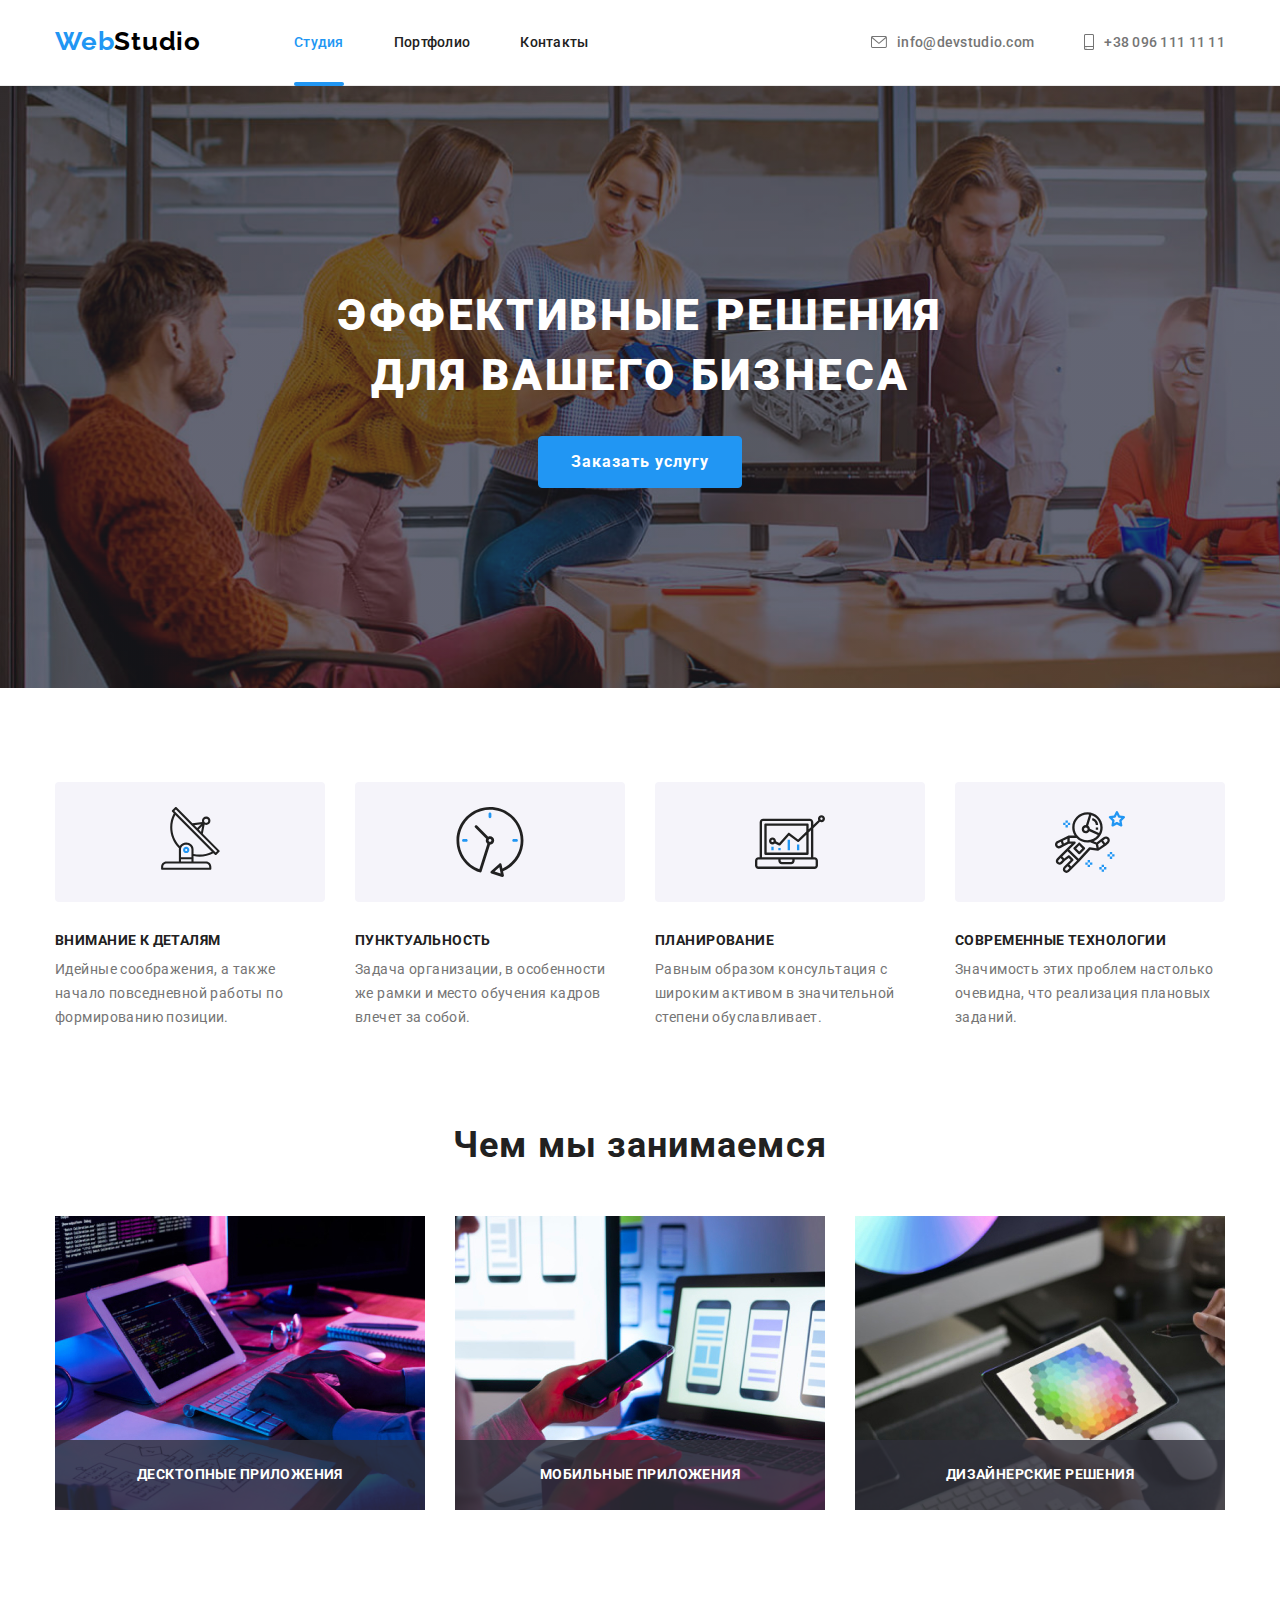
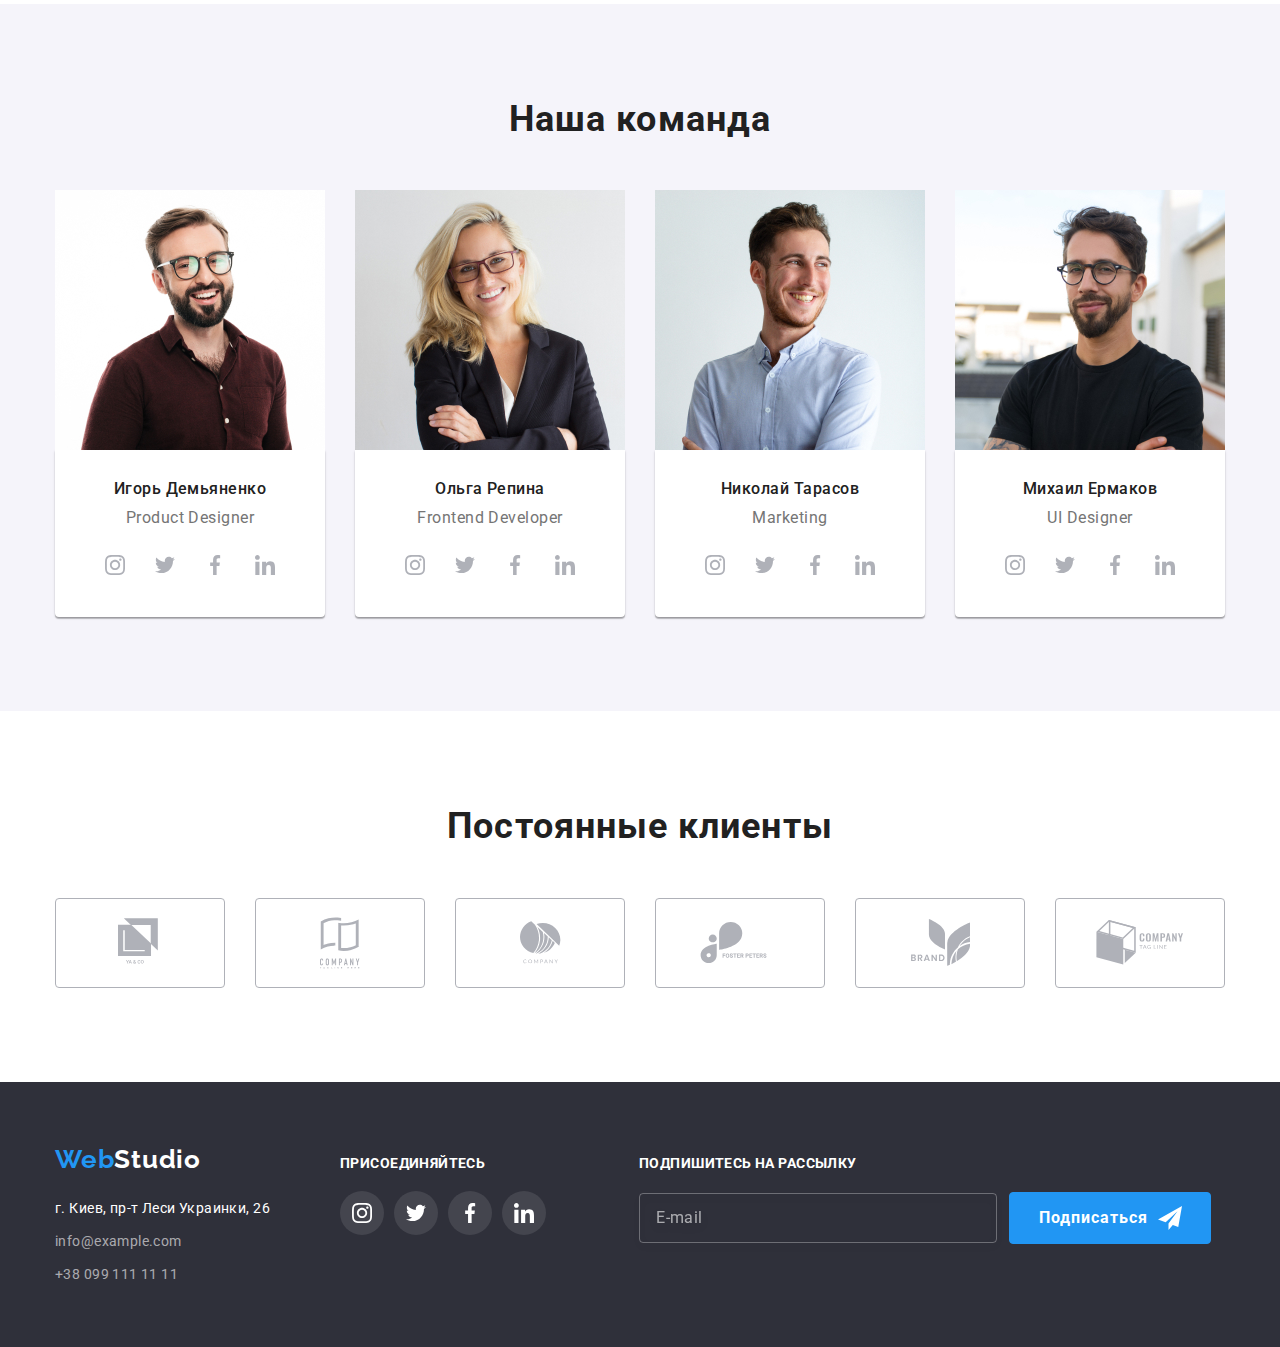
==== index.html @ 83e8ee27 "add elements form & footer form" ====
<!DOCTYPE html>
<html lang="ru">
<head>
    <meta charset="UTF-8">
    <meta http-equiv="X-UA-Compatible" content="IE=edge">
    <meta name="viewport" content="width=device-width, initial-scale=1.0">
    <title>Студия</title>
    <link rel="stylesheet" href="https://cdnjs.cloudflare.com/ajax/libs/modern-normalize/1.0.0/modern-normalize.min.css">
    <link rel="preconnect" href="https://fonts.gstatic.com">
    <link href="https://fonts.googleapis.com/css2?family=Raleway:wght@700&family=Roboto:wght@400;500;700;900&display=swap"
      rel="stylesheet">
    <link rel="stylesheet" href="https://cdnjs.cloudflare.com/ajax/libs/animate.css/4.1.1/animate.min.css" />
    <link rel="stylesheet" href="./css/styles.css">
</head>

<body>

    <!-- HEADER-->

    <header class="header">
        <div class="container">
            <nav class="navigation">
                <a class="logo link animate__zoomIn" href="./index.html">Web<span class="logo-durk-letters">Studio</span></a>
                <ul class="navigation-list list">
                    <li class="navigation-item">
                        <a class="current navigation-link link" href="./index.html">Студия</a>
                    </li>
                    <li class="navigation-item">
                        <a class=" navigation-link link" href="./portfolio.html">Портфолио</a>
                    </li>
                    <li class="navigation-item">
                        <a class="navigation-link link" href="">Контакты</a>
                    </li>
                </ul>
            </nav>
            <ul class="contact-list-header list">
                <li class="contact-list-header-item">
                    <a class="contact-link link" href="mailto=info@devstudio.com">
                        <svg class="contact-icon" width="16" height="12">
                            <use href="./images/sprite.svg#icon-envelope"></use>
                        </svg>info@devstudio.com
                    </a>
                </li>
                <li class="contact-list-header-item">
                    <a class="contact-link link" href="tel:+380961111111">
                        <svg class="contact-icon" width="10" height="16">
                        <use href="./images/sprite.svg#icon-smartphone"></use>
                        </svg>+38 096 111 11 11
                    </a> 
                </li>
            </ul>
        </div>
    </header>

    <main>

        <!-- HERO-->
        
        <section class="hero">
            <div class="container">
                <h1 class="hero-title">Эффективные решения для вашего бизнеса</h1>
                <button class="modal-btn" data-modal-open type="button">Заказать услугу</button>
            </div>
        </section>
        
        <!-- About US -->

        <section class="about">
            <div class="container">
                <h2 class="visually-hidden">О нас</h2>
                <ul class="about-list list">
                    <li class="about-list-item">
                        <div class="about-container-icon">
                            <svg class="about-icon" width="70" height="70">
                                <use href="./images/sprite.svg#icon-antenna"></use>
                            </svg>
                        </div>
                        <h3 class="about-list-title">Внимание к деталям</h3>
                        <p class="about-dscrptn">Идейные соображения, а также начало повседневной работы по формированию позиции.</p>
                    </li>
                    <li class="about-list-item">
                        <div class="about-container-icon">
                            <svg class="about-icon" width="70" height="70">
                                <use href="./images/sprite.svg#icon-clock"></use>
                            </svg>
                        </div>
                        <h3 class="about-list-title">Пунктуальность</h3>
                        <p class="about-dscrptn">Задача организации, в особенности же рамки и место обучения кадров влечет за собой.</p>
                    </li>
                    <li class="about-list-item">
                        <div class="about-container-icon">
                            <svg class="about-icon" width="70" height="70">
                                <use href="./images/sprite.svg#icon-diagram"></use>
                            </svg>
                        </div>
                        <h3 class="about-list-title">Планирование</h3>
                        <p class="about-dscrptn">Равным образом консультация с широким активом в значительной степени обуславливает.</p>
                    </li>
                    <li class="about-list-item">
                        <div class="about-container-icon">
                            <svg class="about-icon" width="70" height="70">
                                <use href="./images/sprite.svg#icon-astronaut"></use>
                            </svg>
                        </div>
                        <h3 class="about-list-title">Современные технологии</h3>
                        <p class="about-dscrptn">Значимость этих проблем настолько очевидна, что реализация плановых заданий.</p>
                    </li>
                </ul>
            </div>
        </section>

        <!--Our occupation-->

        <section class="occupation">
            <div class="container">
                <h2 class="occupation-title">Чем мы занимаемся</h2>
                <ul class="occupation-list list">
                    <li class="occupation-list-item">
                        <img src="./images/img-section-occupation/occupation1.jpg" alt="разработчик занимается версткой" width="370" height="294">
                        <p class="occupation-caption">Десктопные приложения</p>
                    </li>
                    <li class="occupation-list-item">
                        <img src="./images/img-section-occupation/occupation2.jpg" alt="разработчик работает над интерфейсом" width="370" height="294">
                        <p class="occupation-caption">Мобильные приложения</p>
                    </li>
                    <li class="occupation-list-item">
                        <img src="./images/img-section-occupation/occupation3.jpg" alt="разработчик подбирает цветовое решение" width="370" height="294">
                        <p class="occupation-caption">Дизайнерские решения</p>
                    </li>
                </ul>
            </div>
        </section>

        <!--Development team-->

        <section class="development-team">
            <div class="container">
                <h2 class="title-development-team">Наша команда</h2>
                <ul class="development-list list">
                    <li class="development-list-item">
                        <img src="./images/img-section-development-team/product-designer.jpg" alt="фотография дизайнера" width="270" height="260">
                        <div class="development-wrapper">
                            <h3 class="title-team">Игорь Демьяненко</h3>
                            <p class="development-dscrptn" lang="en">Product Designer</p>
                            <ul class="development-list-icon list">
                                <li class="development-item-icon">
                                    <a href="" class="development-list-link link">
                                        <svg class="development-icon" width="20" height="20">
                                            <use href="./images/sprite.svg#icon-instagram"></use>
                                        </svg>
                                    </a>
                                </li>
                                <li class="development-item-icon">
                                    <a href="" class="development-list-link link">
                                        <svg class="development-icon" width="20" height="20">
                                            <use href="./images/sprite.svg#icon-twitter"></use>
                                        </svg>
                                    </a>
                                </li>
                                <li class="development-item-icon">
                                    <a href="" class="development-list-link link">
                                        <svg class="development-icon" width="20" height="20">
                                            <use href="./images/sprite.svg#icon-facebook"></use>
                                        </svg>
                                    </a>
                                </li>
                                <li class="development-item-icon">
                                    <a href="" class="development-list-link link">
                                        <svg class="development-icon" width="20" height="20">
                                            <use href="./images/sprite.svg#icon-linkedin"></use>
                                        </svg>
                                    </a>
                                </li>
                            </ul>
                        </div>
                    </li>
                    <li  class="development-list-item">
                        <img src="./images/img-section-development-team/frontend-developer.jpg" alt="фотография фронтенд разработчика" width="270" height="260">
                        <div class="development-wrapper">
                            <h3 class="title-team">Ольга Репина</h3>
                            <p class="development-dscrptn" lang="en">Frontend Developer</p>
                            <ul class="development-list-icon list">
                                <li class="development-item-icon">
                                    <a href="" class="development-list-link link">
                                        <svg class="development-icon" width="20" height="20">
                                            <use href="./images/sprite.svg#icon-instagram"></use>
                                        </svg>
                                    </a>
                                </li>
                                <li class="development-item-icon">
                                    <a href="" class="development-list-link link">
                                        <svg class="development-icon" width="20" height="20">
                                            <use href="./images/sprite.svg#icon-twitter"></use>
                                        </svg>
                                    </a>
                                </li>
                                <li class="development-item-icon">
                                    <a href="" class="development-list-link link">
                                        <svg class="development-icon" width="20" height="20">
                                            <use href="./images/sprite.svg#icon-facebook"></use>
                                        </svg>
                                    </a>
                                </li>
                                <li class="development-item-icon">
                                    <a href="" class="development-list-link link">
                                        <svg class="development-icon" width="20" height="20">
                                            <use href="./images/sprite.svg#icon-linkedin"></use>
                                        </svg>
                                    </a>
                                </li>
                            </ul>
                        </div>
                    </li>
                    <li  class="development-list-item">
                        <img src="./images/img-section-development-team/marketing.jpg" alt="фотография маркетолога" width="270" height="260">
                        <div class="development-wrapper">
                            <h3 class="title-team">Николай Тарасов</h3>
                            <p class="development-dscrptn" lang="en">Marketing</p>
                            <ul class="development-list-icon list">
                                <li class="development-item-icon">
                                    <a href="" class="development-list-link link">
                                        <svg class="development-icon" width="20" height="20">
                                            <use href="./images/sprite.svg#icon-instagram"></use>
                                        </svg>
                                    </a>
                                </li>
                                <li class="development-item-icon">
                                    <a href="" class="development-list-link link">
                                        <svg class="development-icon" width="20" height="20">
                                            <use href="./images/sprite.svg#icon-twitter"></use>
                                        </svg>
                                    </a>
                                </li>
                                <li class="development-item-icon">
                                    <a href="" class="development-list-link link">
                                        <svg class="development-icon" width="20" height="20">
                                            <use href="./images/sprite.svg#icon-facebook"></use>
                                        </svg>
                                    </a>
                                </li>
                                <li class="development-item-icon">
                                    <a href="" class="development-list-link link">
                                        <svg class="development-icon" width="20" height="20">
                                            <use href="./images/sprite.svg#icon-linkedin"></use>
                                        </svg>
                                    </a>
                                </li>
                            </ul>
                        </div>
                    </li>
                    <li  class="development-list-item">
                        <img src="./images/img-section-development-team/ui-designer.jpg" alt="фотография дизайнера пользовательского интерфейса" width="270" height="260">    
                        <div class="development-wrapper">
                            <h3 class="title-team">Михаил Ермаков</h3>
                            <p class="development-dscrptn" lang="en">UI Designer</p>
                            <ul class="development-list-icon list">
                                <li class="development-item-icon">
                                    <a href="" class="development-list-link link">
                                        <svg class="development-icon" width="20" height="20">
                                            <use href="./images/sprite.svg#icon-instagram"></use>
                                        </svg>
                                    </a>
                                </li>
                                <li class="development-item-icon">
                                    <a href="" class="development-list-link link">
                                        <svg class="development-icon" width="20" height="20">
                                            <use href="./images/sprite.svg#icon-twitter"></use>
                                        </svg>
                                    </a>
                                </li>
                                <li class="development-item-icon">
                                    <a href="" class="development-list-link link">
                                        <svg class="development-icon" width="20" height="20">
                                            <use href="./images/sprite.svg#icon-facebook"></use>
                                        </svg>
                                    </a>
                                </li>
                                <li class="development-item-icon">
                                    <a href="" class="development-list-link link">
                                        <svg class="development-icon" width="20" height="20">
                                            <use href="./images/sprite.svg#icon-linkedin"></use>
                                        </svg>
                                    </a>
                                </li>
                            </ul>
                        </div>
                    </li>
                </ul>
            </div>
        </section>

        <!--Regular customers--> 
        <section class="regular-customers">
            <div class="container">
              <h2 class="title-regular-customers">Постоянные клиенты</h2>
                <ul class="customers-list list">
                    <li class="customers-list-item">
                        <a href="" class="customers-list-link link">
                            <svg class="customers-icon" width="44" height="49">
                                <use href="./images/sprite.svg#icon-logo-square"></use>
                            </svg>
                        </a>
                    </li>
                    <li class="customers-list-item">
                        <a href="" class="customers-list-link link">
                            <svg class="customers-icon" width="40" height="52">
                                <use href="./images/sprite.svg#icon-logo-window"></use>
                            </svg>
                        </a>
                    </li>
                    <li class="customers-list-item">
                        <a href="" class="customers-list-link link">
                            <svg class="customers-icon" width="41" height="43">
                                <use href="./images/sprite.svg#icon-logo-orange"></use>
                            </svg>
                        </a>
                    </li>
                    <li class="customers-list-item">
                        <a href="" class="customers-list-link link">
                            <svg class="customers-icon" width="80" height="42">
                                <use href="./images/sprite.svg#icon-logo-location"></use>
                            </svg>
                        </a>
                    </li>
                    <li class="customers-list-item">
                        <a href="" class="customers-list-link link">
                            <svg class="customers-icon" width="59" height="47">
                                <use href="./images/sprite.svg#icon-logo-leaves"></use>
                            </svg>
                        </a>
                    </li>
                    <li class="customers-list-item">
                        <a href="" class="customers-list-link link">
                            <svg class="customers-icon" width="88" height="45">
                                <use href="./images/sprite.svg#icon-logo-cube"></use>
                            </svg>
                        </a>
                    </li>
                </ul>

            </div>

        </section>
    </main>

    <!-- FOOTER-->
    
    <footer class="footer">
        <div class="main-footer-container container">
            <div class="container-footer-address">
                <a class="logo-footer link" href="./index.html">Web<span class="logo-light-letters">Studio</span></a>
                <address class="address">
                    <ul class="contact-list list">
                        <li class="contact-list-item">
                            <a class="contact-list-link contact-list-link-address link" href="https://goo.gl/maps/tsdU5EEPxmvVZAaJ6"
                                target="_blank" rel="noopener noreferrer">г. Киев,
                                пр-т Леси Украинки, 26
                            </a>
                        </li>
                        <li class="contact-list-item">
                            <a class="contact-list-link link" href="mailto:info@example.com" lang="en">info@example.com</a>
                        </li>
                        <li class="contact-list-item">
                            <a class="contact-list-link link" href="tel:+380991111111">+38 099 111 11 11</a>
                        </li>
                    </ul>
                </address>
            </div>
            <div class="container-footer-icons">
                <p class="join">Присоединяйтесь</p>
                <ul class="footer-list-icon list">
                    <li class="footer-item-icon">
                        <a href="" class="footer-list-link link">
                            <svg class="footer-icon" width="20" height="20">
                                <use href="./images/sprite.svg#icon-instagram"></use>
                            </svg>
                        </a>
                    </li>
                    <li class="footer-item-icon">
                        <a href="" class="footer-list-link link">
                            <svg class="footer-icon" width="20" height="20">
                                <use href="./images/sprite.svg#icon-twitter"></use>
                            </svg>
                        </a>
                    </li>
                    <li class="footer-item-icon">
                        <a href="" class="footer-list-link link">
                            <svg class="footer-icon" width="20" height="20">
                                <use href="./images/sprite.svg#icon-facebook"></use>
                            </svg>
                        </a>
                    </li>
                    <li class="footer-item-icon">
                        <a href="" class="footer-list-link link">
                            <svg class="footer-icon" width="20" height="20">
                                <use href="./images/sprite.svg#icon-linkedin"></use>
                            </svg>
                        </a>
                    </li>
                </ul>
            </div>
            <div>
                <form action="#" class="footer-form" autocomplete="off">
                    <p class="footer-subscriber">Подпишитесь на рассылку</p>
                    <div class="subscriber-container">
                        <input type="mail" name="user-mail" placeholder="E-mail" class="footer-form-input" minlength="5">
                        <button class="footer-btn" data-modal-open type="button">Подписаться
                            <svg class="footer-form-icon" width="24" height="24">
                                <use href="./images/sprite.svg#icon-send"></use>
                            </svg>
                        </button>
                    </div>
                    
                </form>
            </div>
            
        </div>
    </footer>

    <!-- END FOOTER -->

    <!-- MODAL WINDOW -->

    <div class="backdrop is-hidden" data-modal>
        <div class="modal">
            <button type="button" class="modal-close-btn" data-modal-close>
                <svg class="modal-btn-icon" width="11" height="11">
                    <use href="./images/sprite.svg#icon-close-modal"></use>
                </svg>
            </button>
            <form action="#" class="modal-form" autocomplete="off">
                <p class="description-callu">Оставьте свои данные, мы вам перезвоним</p>
                <label class="modal-form-field">
                    Имя
                    <span class="modal-form-input-wrapper">
                        <input type="text" name="user-name" class="modal-form-input" required minlength="2">
                        <svg class="modal-form-icon" width="18" height="18">
                            <use href="./images/sprite.svg#icon-person"></use>
                        </svg>
                    </span>
                </label>
                <label class="modal-form-field">
                    Телефон
                    <span class="modal-form-input-wrapper">
                        <input type="tel" name="user-phone" class="modal-form-input"
                            pattern="[0-9]{3}-[0-9]{3}-[0-9]{2}-[0-9]{2}" title="096-111-11-11">
                        <svg class="modal-form-icon" width="18" height="18">
                            <use href="./images/sprite.svg#icon-phone"></use>
                        </svg>
                    </span>
                </label>
                <label class="modal-form-field">
                    Почта
                    <span class="modal-form-input-wrapper">
                        <input type="mail" name="user-mail" class="modal-form-input" required
                            minlength="5">
                        <svg class="modal-form-icon" width="18" height="18">
                            <use href="./images/sprite.svg#icon-email"></use>
                        </svg>
                    </span>
                </label>
                <label class="modal-form-field last-modal-form-field">
                    Комментарий
                    <textarea name="user-message" class="modal-form-message" placeholder="Введите текст"></textarea>
                </label>
                <input type="checkbox" id="user-term" name="user-term" class="modal-form-term visually-hidden">
                <label for="user-term" class="modal-form-check-desc">Соглашаюсь с рассылкой и принимаю&nbsp;<a class="modal-link" href="">Условия
                        договора</a></label>
                <button type="submit" class="modal-form-btn">Отправить</button>
            </form>
        </div>
    </div>

    <script src="./js/modal.js"></script>

</body>

</html>
---- css/styles.css ----
:root {
  --main-font: 'Roboto', sans-serif;
  --secondary-font: 'Raleway', sans-serif;
  --accent-color: #2196f3;
  --main-color: #757575;
  --second-color: #212121;
  --main-lite-color: #ffffff;
  --main-dark-color: #000000;
  --transparant-color: rgba(255, 255, 255, 0.6);
  --bckg-button-color: #188ce8;
  --bckg-btn-color: #f5f4fa;
  --background-section-footer: #2f303a;
  --border-color: #eeeeee;
  --border-header: #ececec;
  --icon-main-color: #afb1b8;
  --background-hero-color: #c4c4c4;
  --timing-function: cubic-bezier(0.4, 0, 0.2, 1);
}

body {
  font-family: var(--main-font), var(--secondary-font);
  color: var(--main-color);
}

h1,
h2,
h3,
h4,
p {
  margin: 0;
}

ul,
ol {
  margin: 0;
  padding: 0;
}

img {
  display: block;
  max-width: 100%;
  height: auto;
}

.link {
  text-decoration: none;
}

.list {
  list-style: none;
}

.address {
  font-style: normal;
}

.container {
  width: 1200px;
  margin: 0 auto;
  padding-left: 15px;
  padding-right: 15px;
}

/* ============= COMPONENTS ============= */

.visually-hidden {
  position: absolute !important;
  clip: rect(1px 1px 1px 1px); /* IE6, IE7 */
  clip: rect(1px, 1px, 1px, 1px);
  padding: 0 !important;
  border: 0 !important;
  height: 1px !important;
  width: 1px !important;
  overflow: hidden;
}

/* ============= END COMPONENTS ============= */

/* ============= HEADER ============= */

.header {
  border-bottom: 1px solid var(--border-header);
}

.header > .container {
  display: flex;
  align-items: center;
  justify-content: space-between;
}

.navigation,
.navigation-list,
.contact-list-header {
  display: flex;
  align-items: center;
}

.navigation-item:not(:last-child),
.contact-list-header-item:not(:last-child) {
  margin-right: 50px;
}

.logo {
  font-family: var(--secondary-font);
  font-weight: 700;
  font-size: 26px;
  line-height: 1.38;
  letter-spacing: 0.03em;
  color: var(--accent-color);
  display: inline-block;
  margin-right: 93px;
  padding-top: 24px;
  padding-bottom: 25px;
  animation-duration: 1000ms;
}

.logo-durk-letters {
  color: var(--main-dark-color);
}

.navigation-link {
  font-weight: 500;
  font-size: 14px;
  line-height: 1.17;
  letter-spacing: 0.02em;
  color: var(--second-color);
  display: block;
  padding-top: 32px;
  padding-bottom: 32px;
  transition: color 250ms var(--timing-function);
}

.contact-link {
  font-weight: 500;
  font-size: 14px;
  line-height: 1.17;
  letter-spacing: 0.02em;
  color: var(--main-color);
  display: flex;
  align-items: center;
  padding-top: 32px;
  padding-bottom: 32px;
  transition: color 250ms var(--timing-function);
}

.current,
.navigation-link:hover,
.navigation-link:focus,
.contact-link:hover,
.contact-link:focus {
  color: var(--accent-color);
}

.contact-icon {
  fill: currentColor;
  margin-right: 10px;
}

.navigation-item {
  position: relative;
}

.current::after {
  content: '';
  position: absolute;
  bottom: -3px;
  left: 0;
  width: 100%;
  height: 4px;
  background-color: var(--accent-color);
  border-radius: 2px;
}

/* ============= END HEADER ============= */

/* ============= HERO  ============= */
.modal-btn {
  font-family: inherit;
  min-width: 200px;
  font-weight: 700;
  font-size: 16px;
  line-height: 1.88;
  text-align: center;
  letter-spacing: 0.06em;
  cursor: pointer;
  color: var(--main-lite-color);
  background-color: var(--accent-color);
  border: 1px solid var(--accent-color);
  border-radius: 4px;
  padding: 10px 32px;
  transition: background-color 250ms var(--timing-function),
    box-shadow 250ms var(--timing-function);
}

.modal-btn:hover,
.modal-btn:focus,
.modal-btn:active {
  background-color: var(bckg-button-color);
  box-shadow: 0px 4px 4px rgba(0, 0, 0, 0.15);
}

.hero {
  padding-top: 200px;
  padding-bottom: 200px;
  text-align: center;
  background-color: var(--background-hero-color);
  background-image: linear-gradient(
      rgba(47, 48, 58, 0.4),
      rgba(47, 48, 58, 0.4)
    ),
    url('../images/hero/bg.jpg');
  background-repeat: no-repeat;
  background-size: cover;
}

.hero-title {
  font-weight: 900;
  font-size: 44px;
  line-height: 1.36;
  text-align: center;
  letter-spacing: 0.06em;
  text-transform: uppercase;
  color: var(--main-lite-color);
  width: 696px;
  margin: 0 auto 30px;
}
/* ============= END HERO  ============= */

/* ============= About US  ============= */

.about {
  padding-top: 94px;
  padding-bottom: 94px;
}

.about-dscrptn {
  font-size: 14px;
  line-height: 1.71;
  letter-spacing: 0.03em;
}

.about-list-title {
  text-transform: uppercase;
  font-weight: 700;
  font-size: 14px;
  line-height: 1.17;
  letter-spacing: 0.03em;
  color: var(--second-color);
  margin-bottom: 10px;
}

.about-list {
  display: flex;
  flex-wrap: wrap;
  margin-left: -30px;
  margin-top: -30px;
}

.about-list-item {
  flex-basis: calc(100% / 4 - 30px);
  margin-left: 30px;
  margin-top: 30px;
}

.about-container-icon {
  display: flex;
  align-items: center;
  justify-content: center;
  width: 270px;
  height: 120px;
  background: var(--bckg-btn-color);
  border-radius: 4px;
  margin-bottom: 30px;
}

/* ============= END About US  ============= */

/* ============= Our occupation  ============= */
.occupation {
  padding-bottom: 94px;
}

.occupation-title {
  font-weight: 700;
  font-size: 36px;
  line-height: 1.17;
  text-align: center;
  letter-spacing: 0.03em;
  color: var(--second-color);
  margin-bottom: 50px;
}

.occupation-list {
  display: flex;
  flex-wrap: wrap;
  margin-left: -30px;
  margin-top: -30px;
}

.occupation-list-item {
  position: relative;
  flex-basis: calc(100% / 3 - 30px);
  margin-left: 30px;
  margin-top: 30px;
}

.occupation-caption {
  position: absolute;
  bottom: 0;
  right: 0;
  /*padding-top: 27px;
  padding-bottom: 27px;*/
  display: flex;
  align-items: center;
  justify-content: center;
  height: 70px;
  width: 100%;
  font-weight: 700;
  font-size: 14px;
  line-height: 1.14;
  text-align: center;
  letter-spacing: 0.03em;
  text-transform: uppercase;
  color: var(--main-lite-color);
  background: rgba(47, 48, 58, 0.8);
}

/* ============= END Our occupation  ============= */

/* ============= Development team ============= */
.development-team {
  background-color: var(--bckg-btn-color);
  padding-top: 94px;
  padding-bottom: 94px;
}

.title-development-team {
  font-weight: 700;
  font-size: 36px;
  line-height: 1.17;
  text-align: center;
  letter-spacing: 0.03em;
  color: var(--second-color);
  margin-bottom: 50px;
}

.title-team {
  font-weight: 500;
  font-size: 16px;
  line-height: 1.17;
  letter-spacing: 0.03em;
  color: var(--second-color);
}

.development-dscrptn {
  font-size: 16px;
  line-height: 1.17;
  letter-spacing: 0.03em;
  margin-top: 10px;
}

.development-list {
  display: flex;
  flex-wrap: wrap;
  margin-left: -30px;
  margin-top: -30px;
  text-align: center;
}

.development-list-item {
  flex-basis: calc(100% / 4 - 30px);
  margin-left: 30px;
  margin-top: 30px;
}

.development-wrapper {
  padding: 30px 32px;
  background: var(--main-lite-color);
  box-shadow: 0px 1px 3px rgba(0, 0, 0, 0.12), 0px 1px 1px rgba(0, 0, 0, 0.14),
    0px 2px 1px rgba(0, 0, 0, 0.2);
  border-radius: 0px 0px 4px 4px;
}

.development-list-link {
  display: flex;
  justify-content: center;
  align-items: center;
  width: 44px;
  height: 44px;
  border-radius: 50%;
  color: var(--icon-main-color);
  background-color: var(--main-lite-color);
  transition: background-color 250ms var(--timing-function),
    color 250ms var(--timing-function);
}

.development-list-icon {
  display: flex;
  justify-content: space-evenly;
  align-items: center;
  margin-top: 16px;
}

.development-icon {
  fill: currentColor;
}

.development-list-link:hover,
.development-list-link:focus {
  color: var(--main-lite-color);
  background-color: var(--accent-color);
}

/* ============= END Development team  ============= */

/* ============= Regular customers ============= */

.title-regular-customers {
  font-weight: 700;
  font-size: 36px;
  line-height: 1.17;
  text-align: center;
  letter-spacing: 0.03em;
  color: var(--second-color);
  margin-bottom: 50px;
}

.regular-customers {
  padding-top: 94px;
  padding-bottom: 94px;
}

.customers-list {
  display: flex;
  justify-content: space-between;
}

.customers-list-link {
  display: flex;
  align-items: center;
  justify-content: center;
  color: var(--icon-main-color);
  width: 170px;
  height: 90px;
  border: 1px solid var(--icon-main-color);
  border-radius: 4px;
  transition: color 250ms var(--timing-function),
    border-color 250ms var(--timing-function);
}

.customers-icon {
  display: flex;
  justify-content: center;
  align-items: center;
  fill: currentColor;
}

.customers-list-link:hover,
.customers-list-link:focus {
  color: var(--accent-color);
  border-color: var(--accent-color);
}

/* ============= END Regular customers ============= */

/* ============= PORTFOLIO  ============= */
/* ============= single section ============= */

.portfolio-btn {
  font-family: inherit;
  border: 1px solid var(--bckg-btn-color);
  font-weight: 500;
  font-size: 16px;
  line-height: 1.62;
  letter-spacing: 0.03em;
  padding: 6px 22px;
  cursor: pointer;
  color: var(--second-color);
  background: var(--bckg-btn-color);
  border-radius: 4px;
  transition: background-color 250ms var(--timing-function),
    color 250ms var(--timing-function), box-shadow 250ms var(--timing-function),
    border 250ms var(--timing-function);
}

.portfolio-btn:hover,
.portfolio-btn:focus {
  background-color: var(--accent-color);
  color: var(--main-lite-color);
  box-shadow: 0px 3px 1px rgba(0, 0, 0, 0.1), 0px 1px 2px rgba(0, 0, 0, 0.08),
    0px 2px 2px rgba(0, 0, 0, 0.12);
  border: 1px solid var(--accent-color);
  outline: none;
}

.portfolio-btn-list {
  display: flex;
  flex-wrap: wrap;
  justify-content: center;
  margin-bottom: 50px;
}

.portfolio-btn-list-item:not(:last-child) {
  margin-right: 8px;
}

.title-link {
  font-weight: 700;
  font-size: 18px;
  line-height: 2;
  letter-spacing: 0.06em;
  color: var(--second-color);
}

.description {
  font-size: 16px;
  line-height: 1.88;
  letter-spacing: 0.03em;
  color: var(--main-color);
}

.portfolio-cards-list {
  display: flex;
  flex-wrap: wrap;
  margin-left: -30px;
  margin-top: -30px;
}

.portfolio-cards-list-item {
  flex-basis: calc(100% / 3 - 30px);
  margin-left: 30px;
  margin-top: 30px;
}

.portfolio-cards-list-wrapper {
  padding: 20px 24px;
  border: 1px solid var(--border-color);
  box-sizing: border-box;
}

.description {
  margin-top: 4px;
}

.portfolio {
  padding-top: 94px;
  padding-bottom: 94px;
}

.portfolio-list-link {
  display: block;
  transition: box-shadow 250ms var(--timing-function);
}

.portfolio-list-link:hover,
.portfolio-list-link:focus {
  box-shadow: 0px 1px 1px rgba(0, 0, 0, 0.12), 0px 4px 4px rgba(0, 0, 0, 0.06),
    1px 4px 6px rgba(0, 0, 0, 0.16);
}

.currently {
  background-color: var(--accent-color);
  color: var(--main-lite-color);
}

.portfolio-overlay-wrapper {
  position: relative;
  overflow: hidden;
}

.overlay {
  position: absolute;
  top: 0;
  left: 0;
  padding: 63px 24px;
  height: 100%;
  font-size: 18px;
  line-height: 1.56;
  letter-spacing: 0.03em;
  color: var(--main-lite-color);
  background-color: transparent;
  transform: translateY(100%);
  transition: transform 250ms var(--timing-function),
    background-color 250ms var(--timing-function);
}

.portfolio-list-link:hover .overlay,
.portfolio-list-link:focus .overlay {
  transform: translateY(0%);
  background-color: rgba(33, 150, 243, 0.9);
}

/* ============= END PORTFOLIO  ============= */

/* ============= FOOTER CONTACT INFORMATION ============= */

footer {
  background: var(--background-section-footer);
  padding-top: 60px;
  padding-bottom: 60px;
}

.logo-footer {
  font-family: var(--secondary-font);
  font-weight: 700;
  font-size: 26px;
  line-height: 1.38;
  letter-spacing: 0.03em;
  color: var(--accent-color);
  display: inline-block;
  margin-bottom: 20px;
}

.contact-list-link {
  display: block;
  font-size: 14px;
  line-height: 1.71;
  letter-spacing: 0.03em;
  color: var(--transparant-color);
  transition: color 250ms var(--timing-function);
}

.contact-list-link:hover,
.contact-list-link:focus {
  color: var(--accent-color);
}

.contact-list-item:not(:first-child) {
  margin-top: 9px;
}

.main-footer-container {
  display: flex;
  align-items: baseline;
}

.container-footer-address {
  display: block;
  margin-right: 70px;
}

.contact-list-link-address,
.logo-light-letters {
  color: var(--main-lite-color);
}

.join {
  font-weight: 700;
  font-size: 14px;
  line-height: 16px;
  letter-spacing: 0.03em;
  text-transform: uppercase;
  color: var(--main-lite-color);
}

.container-footer-icons {
  box-sizing: border-box;
  display: block;
  min-width: 206px;
  margin-right: 93px;
}

.footer-list-icon {
  display: flex;
  justify-content: space-between;
  align-items: center;
  margin-top: 20px;
}

.footer-item-icon:not(:last-child) {
  margin-right: 10px;
}

.footer-list-link {
  display: flex;
  justify-content: center;
  align-items: center;
  width: 44px;
  height: 44px;
  border-radius: 50%;
  color: var(--main-lite-color);
  background-color: rgba(255, 255, 255, 0.1);
  transition: background-color 250ms var(--timing-function);
}

.footer-icon {
  fill: currentColor;
}

.footer-list-link:hover,
.footer-list-link:focus {
  background-color: var(--accent-color);
}

.footer-subscriber {
  font-weight: 700;
  font-size: 14px;
  line-height: 1.14;
  letter-spacing: 0.03em;
  text-transform: uppercase;
  color: var(--main-lite-color);
  margin-bottom: 20px;
}

.subscriber-container {
  display: flex;
  justify-content: center;
  align-items: center;
}

.footer-form-input {
  margin-right: 12px;
  width: 358px;
  height: 50px;
  border: 1px solid rgba(255, 255, 255, 0.3);
  filter: drop-shadow(0px 4px 4px rgba(0, 0, 0, 0.15));
  border-radius: 4px;
  padding: 15px 16px;
  background-color: transparent;
}

.footer-form-input::placeholder {
  font-size: 16px;
  line-height: 1.25;
  letter-spacing: 0.03em;
  color: rgba(255, 255, 255, 0.6);
}

.footer-form-input:focus {
  color: var(--main-lite-color);
}

.footer-form-icon {
  margin-left: 10px;
}

.footer-btn {
  font-family: inherit;
  min-width: 200px;
  font-weight: 700;
  font-size: 16px;
  line-height: 1.88;
  text-align: center;
  letter-spacing: 0.06em;
  display: flex;
  align-items: center;
  cursor: pointer;
  color: var(--main-lite-color);
  background-color: var(--accent-color);
  border: 1px solid var(--accent-color);
  border-radius: 4px;
  padding-top: 10px;
  padding-bottom: 10px;
  padding-left: 29px;
  padding-right: 28px;
  transition: background-color 250ms var(--timing-function),
    box-shadow 250ms var(--timing-function);
}

.footer-btn:hover,
.footer-btn:focus,
.footer-btn:active {
  background-color: var(bckg-button-color);
  box-shadow: 0px 4px 4px rgba(0, 0, 0, 0.15);
}

/* ============= END FOOTER CONTACT INFORMATION ============= */

/* ============= MODAL WINDOW ============= */

.backdrop {
  position: fixed;
  top: 0;
  left: 0;
  width: 100vw;
  height: 100vh;
  background-color: rgba(0, 0, 0, 0.2);
  transition: opacity 250ms var(--timing-function),
    visibility 250ms var(--timing-function);
}

.modal {
  position: absolute;
  top: 50%;
  left: 50%;
  transform: translate(-50%, -50%);
  width: 528px;
  height: 580px;
  background-color: var(--main-lite-color);
  box-shadow: 0px 1px 3px rgba(0, 0, 0, 0.12), 0px 1px 1px rgba(0, 0, 0, 0.14),
    0px 2px 1px rgba(0, 0, 0, 0.2);
  border-radius: 4px;
}

.modal-close-btn {
  position: absolute;
  top: 8px;
  right: 8px;
  width: 30px;
  height: 30px;
  background: var(--main-lite-color);
  border: 1px solid rgba(0, 0, 0, 0.1);
  border-radius: 50%;
  cursor: pointer;
}

.modal-btn-icon {
  transition: fill 250ms var(--timing-function);
}

.modal-close-btn:hover .modal-btn-icon,
.modal-close-btn:focus .modal-btn-icon {
  fill: var(--accent-color);
}

.is-hidden {
  opacity: 0;
  visibility: hidden;
  pointer-events: none;
}

.modal-form {
  display: flex;
  flex-direction: column;
  padding: 40px 41px;
}

.description-callu {
  font-weight: 700;
  font-size: 20px;
  line-height: 1.15;
  letter-spacing: 0.03em;
  color: var(--second-color);
  text-align: center;
  margin-bottom: 12px;
}

.modal-form-field {
  font-size: 12px;
  line-height: 1.17;
  letter-spacing: 0.01em;
  cursor: pointer;
  margin-bottom: 10px;
}

.last-modal-form-field {
  margin-bottom: 20px;
}

.modal-form-input-wrapper {
  position: relative;
}

.modal-form-input {
  width: 100%;
  height: 40px;
  border: 1px solid rgba(33, 33, 33, 0.2);
  border-radius: 4px;
  padding-left: 42px;
  transition: border-color 250ms var(--timing-function);
}

.modal-form-input:focus {
  outline: none;
  border-color: var(--accent-color);
}

.modal-form-input-wrapper {
  display: block;
  margin-top: 4px;
}

.modal-form-icon {
  position: absolute;
  top: 50%;
  left: 12px;
  transform: translateY(-50%);
  display: block;
  fill: var(--second-color);
  transition: background-color 250ms var(--timing-function);
}

.modal-form-input:focus + .modal-form-icon {
  color: var(--accent-color);
  fill: var(--accent-color);
}

.modal-form-message {
  width: 100%;
  height: 120px;
  border: 1px solid rgba(33, 33, 33, 0.2);
  border-radius: 4px;
  padding: 12px 16px;
  resize: none;
  margin-top: 4px;
  transition: border-color 250ms var(--timing-function);
}

.modal-form-message::placeholder {
  font-size: 12px;
  line-height: 1.17;
  letter-spacing: 0.01em;
  color: rgba(117, 117, 117, 0.5);
}

.modal-form-message:focus {
  outline: none;
  border-color: var(--accent-color);
}

.modal-form-check-desc {
  display: flex;
  font-size: 14px;
  line-height: 1.71;
  letter-spacing: 0.03em;
  align-items: center;
  margin: 0 auto;
  margin-bottom: 30px;
}

.modal-link {
  color: var(--accent-color);
}

.modal-form-check-desc::before {
  display: block;
  content: '';
  background-image: url(../images/frame.svg);
  width: 16px;
  height: 15px;
  cursor: pointer;
  margin-right: 7px;
  background-position: center;
}

.modal-form-term:checked + .modal-form-check-desc::before {
  background-color: var(--accent-color);
  background-image: url('../images/check.svg');
}

.modal-form-term:focus-visible + .modal-form-check-desc::before {
  box-shadow: 0 0 0 2px var(--accent-color);
}

.modal-form-btn {
  min-width: 200px;
  padding: 10px 55px;
  align-self: center;

  font-weight: 600;
  font-size: 16px;
  line-height: 1.87;
  letter-spacing: 0.06em;
  color: var(--main-lite-color);
  background-color: var(--accent-color);
  box-shadow: 0px 4px 4px rgba(0, 0, 0, 0.15);
  border: 1px solid var(--accent-color);
  border-radius: 4px;
  cursor: pointer;

  transition: background-color 250ms var(--timing-function);
}

.modal-form-btn:hover,
.modal-form-btn:focus {
  background-color: var(--bckg-button-color);
}

/* ============= END MODAL WINDOW ============= */
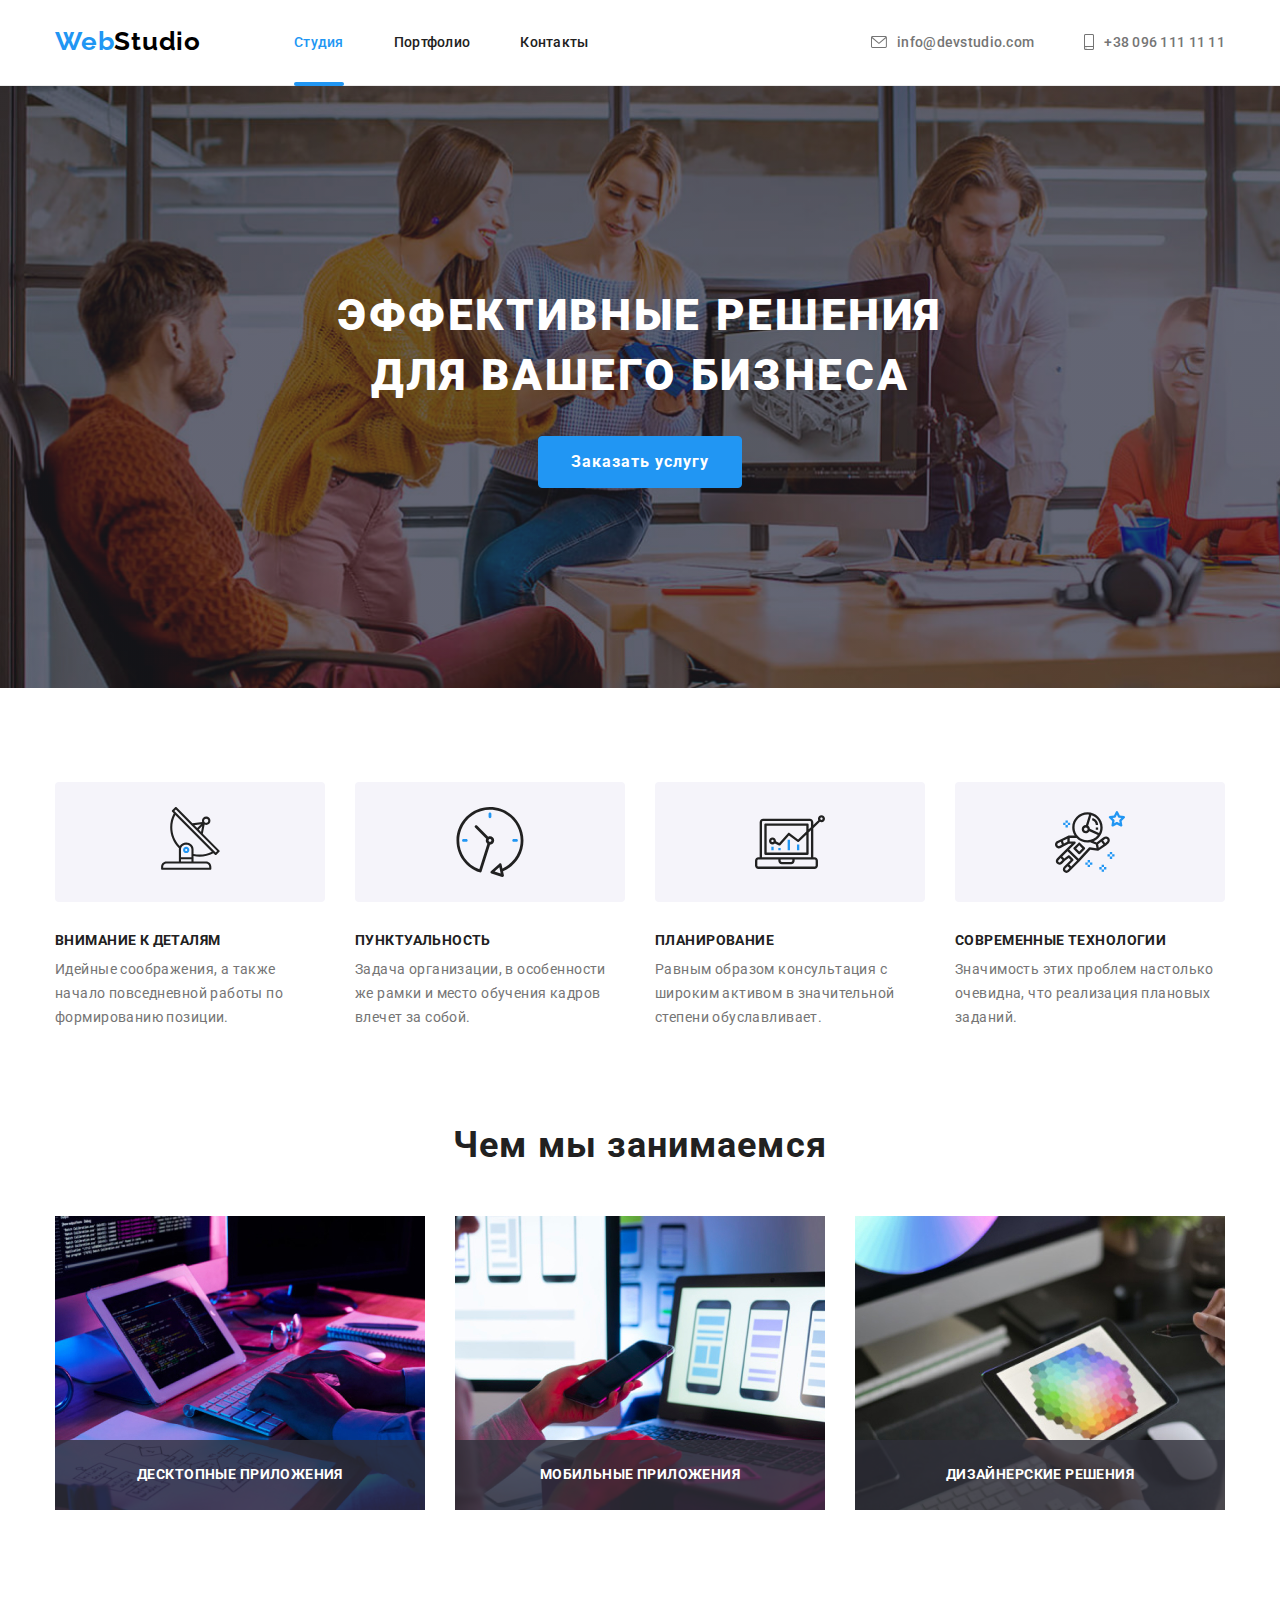
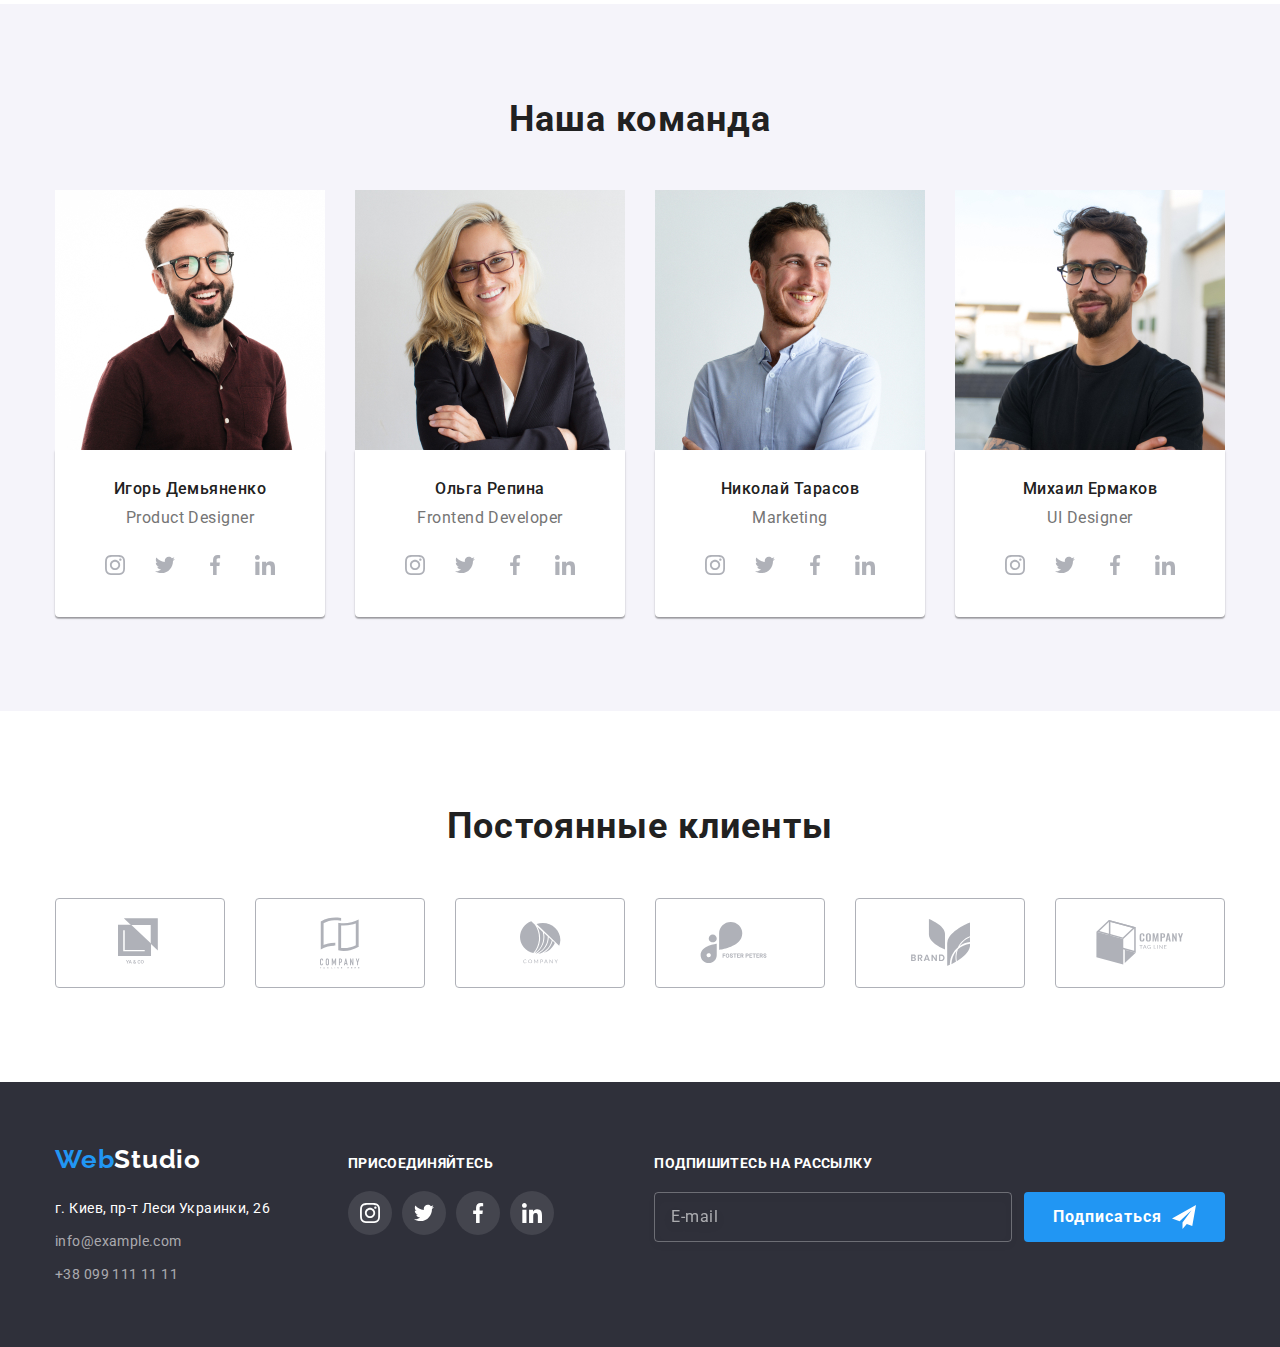
==== commit e58d941b: "add footer form" ====
--- a/index.html
+++ b/index.html
@@ -403,8 +403,8 @@
                 <form action="#" class="footer-form" autocomplete="off">
                     <p class="footer-subscriber">Подпишитесь на рассылку</p>
                     <div class="subscriber-container">
-                        <input type="mail" name="user-mail" placeholder="E-mail" class="footer-form-input" minlength="5">
-                        <button class="footer-btn" data-modal-open type="button">Подписаться
+                        <input type="email" name="user-email" placeholder="E-mail" class="footer-form-input" required minlength="5">
+                        <button class="footer-btn" type="submit">Подписаться
                             <svg class="footer-form-icon" width="24" height="24">
                                 <use href="./images/sprite.svg#icon-send"></use>
                             </svg>
@@ -452,7 +452,7 @@
                 <label class="modal-form-field">
                     Почта
                     <span class="modal-form-input-wrapper">
-                        <input type="mail" name="user-mail" class="modal-form-input" required
+                        <input type="email" name="user-mail" class="modal-form-input" required
                             minlength="5">
                         <svg class="modal-form-icon" width="18" height="18">
                             <use href="./images/sprite.svg#icon-email"></use>
--- a/css/styles.css
+++ b/css/styles.css
@@ -632,6 +632,7 @@
 .main-footer-container {
   display: flex;
   align-items: baseline;
+  justify-content: space-between;
 }
 
 .container-footer-address {
@@ -717,6 +718,7 @@
   border-radius: 4px;
   padding: 15px 16px;
   background-color: transparent;
+  transition: box-shadow 250ms var(--timing-function);
 }
 
 .footer-form-input::placeholder {
@@ -728,6 +730,7 @@
 
 .footer-form-input:focus {
   color: var(--main-lite-color);
+  box-shadow: drop-shadow(0px 4px 4px rgba(0, 0, 0, 0.15));
 }
 
 .footer-form-icon {
@@ -742,17 +745,15 @@
   line-height: 1.88;
   text-align: center;
   letter-spacing: 0.06em;
+
   display: flex;
   align-items: center;
   cursor: pointer;
   color: var(--main-lite-color);
   background-color: var(--accent-color);
-  border: 1px solid var(--accent-color);
+  border: none;
   border-radius: 4px;
-  padding-top: 10px;
-  padding-bottom: 10px;
-  padding-left: 29px;
-  padding-right: 28px;
+  padding: 10px 29px;
   transition: background-color 250ms var(--timing-function),
     box-shadow 250ms var(--timing-function);
 }
